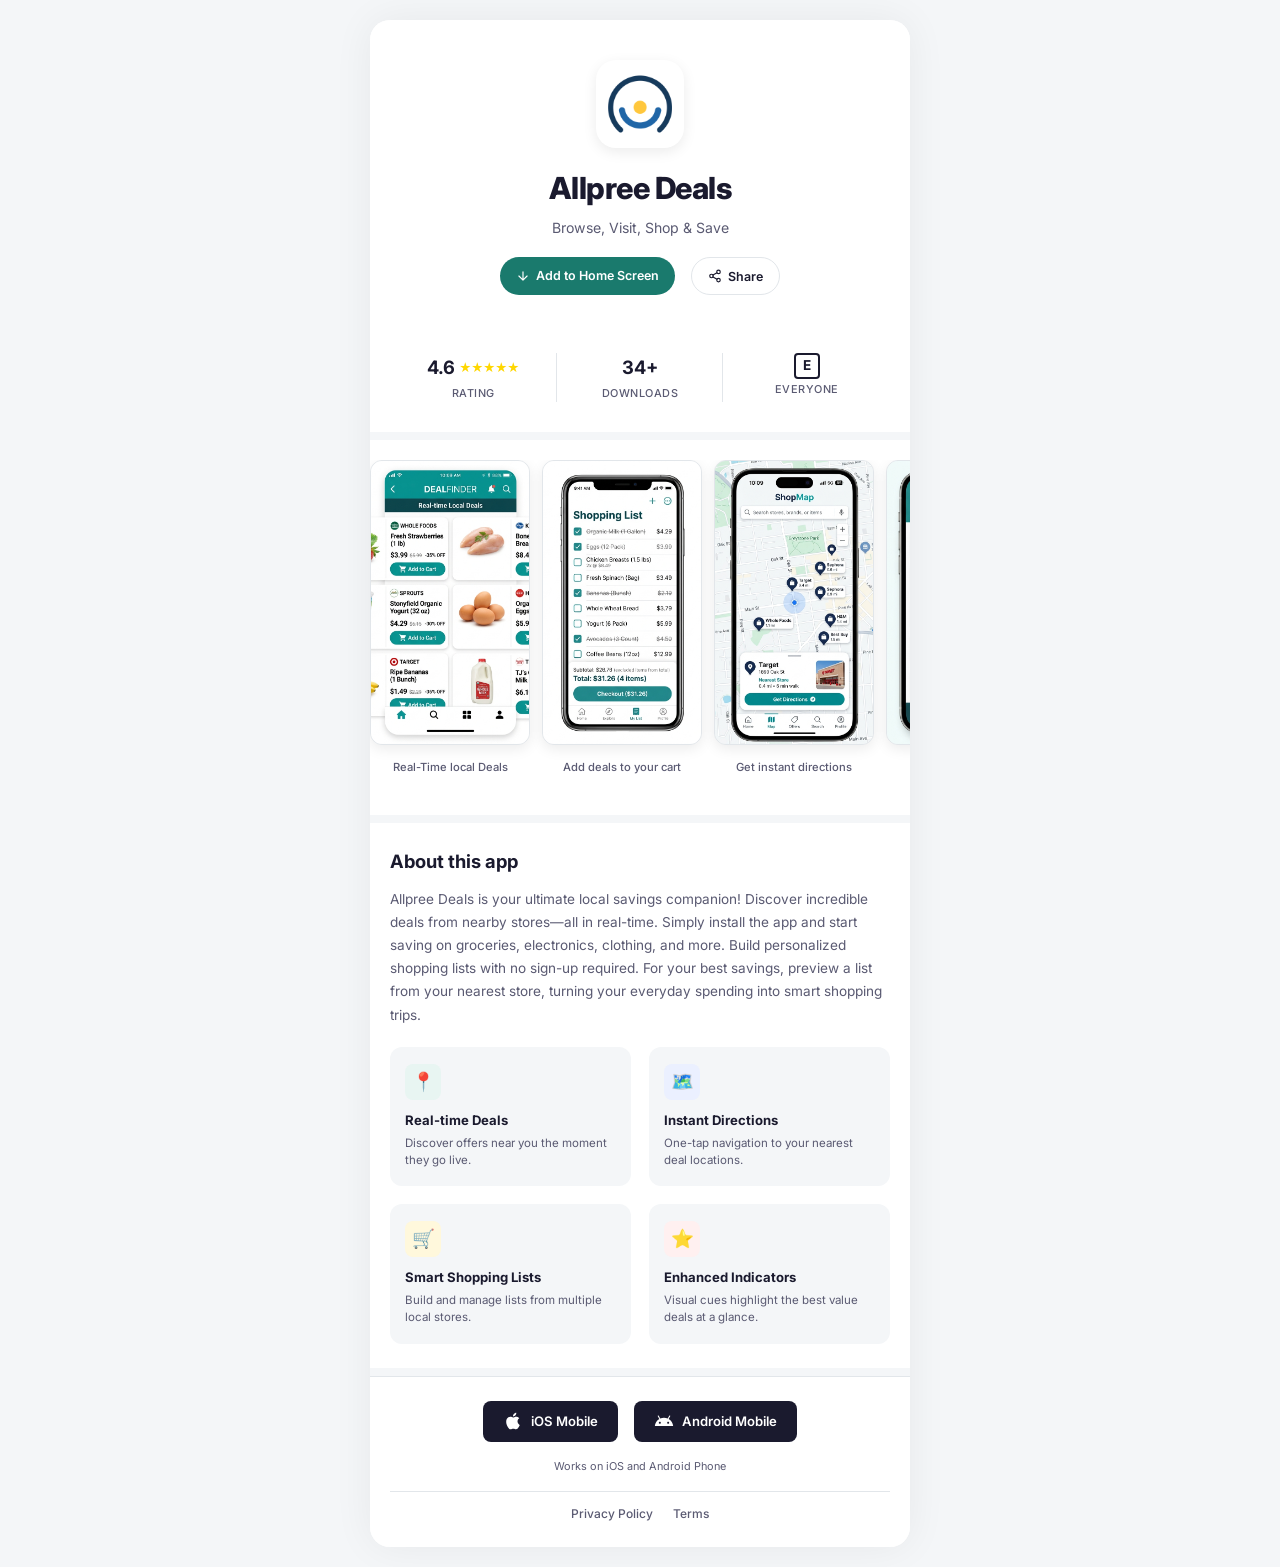
==== index.html @ 5e12b6f0 "Update index.html" ====
<!DOCTYPE html>
<html lang="en">
<head>
  <meta charset="UTF-8" />
  <meta name="viewport" content="width=device-width, initial-scale=1.0"/>
  <meta name="description" content="Allpree Deals — Your ultimate local savings companion. Browse real-time deals, visit stores, shop smart and save big."/>
  <title>Allpree Deals — Browse, Visit, Shop & Save</title>
  <link rel="manifest" href="/manifest.json"/>
  <link rel="icon" href="favicon.ico"/>
  <link href="https://fonts.googleapis.com/css2?family=Inter:wght@400;500;600;700;800&display=swap" rel="stylesheet"/>
  <style>
    /* ===== DESIGN TOKENS ===== */
    :root {
      --primary: #FFD700;
      --primary-dark: #E6C200;
      --bg: #F4F6F8;
      --text: #1A1A2E;
      --text-secondary: #5A5A72;
      --card-bg: #FFFFFF;
      --border: #E2E6EA;
      --accent-teal: #1A7A6D;
      --accent-teal-light: #E8F5F2;
      --accent-blue: #2A52BE;
      --shadow-sm: 0 1px 3px rgba(0,0,0,0.06);
      --shadow-md: 0 4px 14px rgba(0,0,0,0.08);
      --shadow-lg: 0 8px 30px rgba(0,0,0,0.12);
      --radius-sm: 8px;
      --radius-md: 12px;
      --radius-lg: 20px;
      --radius-pill: 50px;
    }

    /* ===== RESET & BASE ===== */
    *, *::before, *::after {
      margin: 0;
      padding: 0;
      box-sizing: border-box;
    }

    html {
      scroll-behavior: smooth;
      -webkit-text-size-adjust: 100%;
    }

    body {
      font-family: 'Inter', -apple-system, BlinkMacSystemFont, 'Segoe UI', sans-serif;
      background-color: var(--bg);
      color: var(--text);
      line-height: 1.6;
      -webkit-font-smoothing: antialiased;
      -moz-osx-font-smoothing: grayscale;
    }

    img { display: block; max-width: 100%; }
    button { cursor: pointer; border: none; font-family: inherit; }
    a { text-decoration: none; color: inherit; }

    /* ===== LAYOUT ===== */
    .page-wrapper {
      max-width: 480px;
      margin: 0 auto;
      background: var(--card-bg);
      min-height: 100vh;
      box-shadow: 0 0 40px rgba(0,0,0,0.06);
    }

    /* ===== HEADER / HERO ===== */
    .hero {
      padding: 32px 20px 24px;
      text-align: center;
      background: var(--card-bg);
    }

    .hero-icon {
      width: 88px;
      height: 88px;
      margin: 0 auto 16px;
      border-radius: var(--radius-lg);
      overflow: hidden;
      box-shadow: var(--shadow-md);
    }

    .hero-icon img {
      width: 100%;
      height: 100%;
      object-fit: cover;
    }

    .hero h1 {
      font-size: 1.65rem;
      font-weight: 800;
      letter-spacing: -0.5px;
      color: var(--text);
      margin-bottom: 4px;
    }

    .hero .tagline {
      font-size: 0.88rem;
      color: var(--text-secondary);
      font-weight: 400;
      margin-bottom: 18px;
    }

    /* ===== ACTION BUTTONS ROW ===== */
    .action-buttons {
      display: flex;
      justify-content: center;
      gap: 8px;
      margin-bottom: 20px;
      flex-wrap: wrap;
      padding: 0 4px;
    }

    .btn {
      display: inline-flex;
      align-items: center;
      gap: 6px;
      padding: 9px 16px;
      border-radius: var(--radius-pill);
      font-size: 0.78rem;
      font-weight: 600;
      transition: all 0.25s ease;
      white-space: nowrap;
    }

    .btn-primary {
      background: var(--accent-teal);
      color: #fff;
    }
    .btn-primary:hover {
      background: #15665B;
      transform: translateY(-1px);
      box-shadow: var(--shadow-md);
    }

    .btn-outline {
      background: transparent;
      color: var(--text);
      border: 1.5px solid var(--border);
    }
    .btn-outline:hover {
      border-color: var(--accent-teal);
      color: var(--accent-teal);
      transform: translateY(-1px);
    }

    .btn svg {
      width: 14px;
      height: 14px;
      flex-shrink: 0;
    }

    /* ===== STATS ROW ===== */
    .stats-row {
      display: flex;
      justify-content: center;
      align-items: stretch;
      gap: 0;
      padding: 0 20px 20px;
    }

    .stat-item {
      flex: 1;
      text-align: center;
      padding: 10px 8px;
      position: relative;
    }

    .stat-item:not(:last-child)::after {
      content: '';
      position: absolute;
      right: 0;
      top: 15%;
      height: 70%;
      width: 1px;
      background: var(--border);
    }

    .stat-value {
      font-size: 1.15rem;
      font-weight: 700;
      color: var(--text);
      display: flex;
      align-items: center;
      justify-content: center;
      gap: 4px;
    }

    .stat-value .stars {
      color: var(--primary);
      font-size: 0.75rem;
      letter-spacing: -1px;
    }

    .stat-label {
      font-size: 0.68rem;
      color: var(--text-secondary);
      margin-top: 2px;
      text-transform: uppercase;
      letter-spacing: 0.5px;
      font-weight: 500;
    }

    .rating-badge {
      display: inline-flex;
      align-items: center;
      justify-content: center;
      width: 26px;
      height: 26px;
      border: 2px solid var(--text);
      border-radius: 4px;
      font-size: 0.85rem;
      font-weight: 700;
    }

    /* ===== DIVIDER ===== */
    .divider {
      height: 8px;
      background: var(--bg);
    }

    /* ===== SCREENSHOTS SECTION ===== */
    .screenshots-section {
      padding: 20px 0;
      background: var(--card-bg);
    }

    .screenshots-scroll {
      display: flex;
      gap: 12px;
      overflow-x: auto;
      padding: 0 20px 16px;
      scroll-snap-type: x mandatory;
      -webkit-overflow-scrolling: touch;
      scrollbar-width: none;
    }

    .screenshots-scroll::-webkit-scrollbar {
      display: none;
    }

    .screenshot-card {
      flex-shrink: 0;
      width: 140px;
      scroll-snap-align: start;
      text-align: center;
    }

    .screenshot-frame {
      width: 140px;
      height: 250px;
      border-radius: var(--radius-md);
      overflow: hidden;
      box-shadow: var(--shadow-md);
      border: 1px solid var(--border);
      margin-bottom: 8px;
      background: var(--bg);
    }

    .screenshot-frame img {
      width: 100%;
      height: 100%;
      object-fit: cover;
    }

    .screenshot-label {
      font-size: 0.7rem;
      color: var(--text-secondary);
      font-weight: 500;
      line-height: 1.3;
      padding: 0 4px;
    }

    /* ===== ABOUT SECTION ===== */
    .about-section {
      padding: 24px 20px;
      background: var(--card-bg);
    }

    .section-title {
      font-size: 1.15rem;
      font-weight: 700;
      margin-bottom: 12px;
      color: var(--text);
    }

    .about-text {
      font-size: 0.85rem;
      color: var(--text-secondary);
      line-height: 1.7;
      margin-bottom: 20px;
    }

    /* ===== FEATURE CARDS ===== */
    .features-grid {
      display: grid;
      grid-template-columns: 1fr 1fr;
      gap: 12px;
    }

    .feature-card {
      background: var(--bg);
      border-radius: var(--radius-md);
      padding: 16px 14px;
      transition: all 0.25s ease;
      border: 1px solid transparent;
    }

    .feature-card:hover {
      border-color: var(--accent-teal);
      transform: translateY(-2px);
      box-shadow: var(--shadow-md);
    }

    .feature-icon {
      width: 36px;
      height: 36px;
      border-radius: var(--radius-sm);
      display: flex;
      align-items: center;
      justify-content: center;
      font-size: 1.15rem;
      margin-bottom: 10px;
    }

    .feature-icon.teal { background: var(--accent-teal-light); }
    .feature-icon.gold { background: #FFF8DC; }
    .feature-icon.blue { background: #EBF0FF; }
    .feature-icon.rose { background: #FFF0F0; }

    .feature-card h3 {
      font-size: 0.82rem;
      font-weight: 700;
      margin-bottom: 4px;
      color: var(--text);
    }

    .feature-card p {
      font-size: 0.72rem;
      color: var(--text-secondary);
      line-height: 1.5;
    }

    /* ===== PLATFORM FOOTER ===== */
    .platform-footer {
      padding: 24px 20px;
      background: var(--card-bg);
      border-top: 1px solid var(--border);
    }

    .platform-badges {
      display: flex;
      justify-content: center;
      gap: 16px;
      margin-bottom: 16px;
    }

    .platform-badge {
      display: inline-flex;
      align-items: center;
      gap: 8px;
      padding: 10px 20px;
      background: var(--text);
      color: #fff;
      border-radius: var(--radius-sm);
      font-size: 0.82rem;
      font-weight: 600;
      transition: all 0.25s ease;
    }

    .platform-badge:hover {
      transform: translateY(-2px);
      box-shadow: var(--shadow-lg);
    }

    .platform-badge svg {
      width: 20px;
      height: 20px;
    }

    .platform-subtitle {
      text-align: center;
      font-size: 0.68rem;
      color: var(--text-secondary);
      margin-bottom: 16px;
    }

    .footer-links {
      display: flex;
      justify-content: center;
      gap: 20px;
      padding-top: 12px;
      border-top: 1px solid var(--border);
    }

    .footer-links a {
      font-size: 0.75rem;
      color: var(--text-secondary);
      font-weight: 500;
      transition: color 0.2s;
    }

    .footer-links a:hover {
      color: var(--accent-teal);
    }

    /* ===== ANIMATIONS ===== */
    @keyframes fadeInUp {
      from { opacity: 0; transform: translateY(16px); }
      to   { opacity: 1; transform: translateY(0); }
    }

    .hero        { animation: fadeInUp 0.5s ease both; }
    .stats-row   { animation: fadeInUp 0.5s ease 0.1s both; }
    .screenshots-section { animation: fadeInUp 0.5s ease 0.2s both; }
    .about-section       { animation: fadeInUp 0.5s ease 0.3s both; }
    .platform-footer     { animation: fadeInUp 0.5s ease 0.4s both; }

    /* ===== RESPONSIVE: TABLET+ ===== */
    @media (min-width: 481px) {
      .page-wrapper {
        margin-top: 20px;
        margin-bottom: 20px;
        border-radius: var(--radius-lg);
        overflow: hidden;
      }

      .hero { padding: 40px 32px 28px; }
      .hero h1 { font-size: 1.9rem; }
      .screenshot-card { width: 160px; }
      .screenshot-frame { width: 160px; height: 285px; }
      .features-grid { gap: 16px; }
    }

    @media (min-width: 768px) {
      .page-wrapper { max-width: 540px; }
      .features-grid { grid-template-columns: 1fr 1fr; gap: 18px; }
    }
 #a2hs-popup {
      display: none;
      position: fixed;
      bottom: 80px;
      left: 0;
      right: 0;
      background: #fff;
      box-shadow: 0 -2px 10px rgba(0, 0, 0, 0.2);
      padding: 16px;
      z-index: 99999;
      font-family: sans-serif;
    }
    #a2hs-popup .content {
      display: flex;
      align-items: center;
      justify-content: space-between;
    }
    #a2hs-install-btn {
      background: #0071ce;
      color: #fff;
      border: none;
      padding: 10px 16px;
      border-radius: 4px;
      cursor: pointer;
    }
    #a2hs-close {
      margin-left: 10px;
      font-size: 20px;
      background: none;
      border: none;
      cursor: pointer;
    }
  </style>
<script>
    if ("serviceWorker" in navigator) {
        navigator.serviceWorker.register("/sw.js")
            .then(() => console.log("Service Worker Registered"))
            .catch((error) => console.log("Service Worker Registration Failed", error));
    }
</script>
</head>
<body>

  <div class="page-wrapper">

    <!-- ===== HERO ===== -->
    <header class="hero" id="hero-header">
      <div class="hero-icon">
        <img src="img/AllPreepwaapp.png" alt="Allpree logo" width="88" height="88"/>
      </div>
      <h1>Allpree Deals</h1>
      <p class="tagline">Browse, Visit, Shop &amp; Save</p>

      <div class="action-buttons" id="action-buttons">
      <a href="#" id="trigger-a2hs" class="btn btn-primary"> <svg viewBox="0 0 24 24" fill="none" stroke="currentColor" stroke-width="2" stroke-linecap="round" stroke-linejoin="round"><path d="M12 5v14M5 12l7 7 7-7"/></svg> Add to Home Screen</a>
       <button class="" id="install-btn" aria-label="Add to Home Screen">
         
        </button>
		  <button class="btn btn-outline" id="share-btn" aria-label="Share">
          <svg viewBox="0 0 24 24" fill="none" stroke="currentColor" stroke-width="2" stroke-linecap="round" stroke-linejoin="round"><circle cx="18" cy="5" r="3"/><circle cx="6" cy="12" r="3"/><circle cx="18" cy="19" r="3"/><line x1="8.59" y1="13.51" x2="15.42" y2="17.49"/><line x1="15.41" y1="6.51" x2="8.59" y2="10.49"/></svg>
          Share
        </button>
      </div>
    </header>

    <!-- ===== STATS ROW ===== -->
    <div class="stats-row" id="stats-row">
      <div class="stat-item">
        <div class="stat-value">
          4.6
          <span class="stars">★★★★★</span>
        </div>
        <div class="stat-label">Rating</div>
      </div>
      <div class="stat-item">
        <div class="stat-value">34+</div>
        <div class="stat-label">Downloads</div>
      </div>
      <div class="stat-item">
        <div class="stat-value">
          <span class="rating-badge">E</span>
        </div>
        <div class="stat-label">Everyone</div>
      </div>
    </div>

    <div class="divider"></div>

    <!-- ===== SCREENSHOTS ===== -->
    <section class="screenshots-section" id="screenshots">
      <div class="screenshots-scroll">
        <div class="screenshot-card">
          <div class="screenshot-frame">
            <img src="img/screenshot-deals.png" alt="Real-Time local Deals screen" loading="lazy"/>
          </div>
          <span class="screenshot-label">Real-Time local Deals</span>
        </div>
        <div class="screenshot-card">
          <div class="screenshot-frame">
            <img src="img/screenshot-cart.png" alt="Add deals to your cart screen" loading="lazy"/>
          </div>
          <span class="screenshot-label">Add deals to your cart</span>
        </div>
        <div class="screenshot-card">
          <div class="screenshot-frame">
            <img src="img/screenshot-map.png" alt="Get instant directions screen" loading="lazy"/>
          </div>
          <span class="screenshot-label">Get instant directions</span>
        </div>
        <div class="screenshot-card">
          <div class="screenshot-frame">
            <img src="img/screenshot-stores.png" alt="Share to Visit screen" loading="lazy"/>
          </div>
          <span class="screenshot-label">Share to Visit</span>
        </div>
      </div>
    </section>

    <div class="divider"></div>

    <!-- ===== ABOUT THIS APP ===== -->
    <section class="about-section" id="about">
      <h2 class="section-title">About this app</h2>
      <p class="about-text">
        Allpree Deals is your ultimate local savings companion! Discover incredible deals from nearby stores&mdash;all in real-time. Simply install the app and start saving on groceries, electronics, clothing, and more. Build personalized shopping lists with no sign-up required. For your best savings, preview a list from your nearest store, turning your everyday spending into smart shopping trips.
      </p>

      <div class="features-grid">
        <div class="feature-card">
          <div class="feature-icon teal">📍</div>
          <h3>Real-time Deals</h3>
          <p>Discover offers near you the moment they go live.</p>
        </div>
        <div class="feature-card">
          <div class="feature-icon blue">🗺️</div>
          <h3>Instant Directions</h3>
          <p>One-tap navigation to your nearest deal locations.</p>
        </div>
        <div class="feature-card">
          <div class="feature-icon gold">🛒</div>
          <h3>Smart Shopping Lists</h3>
          <p>Build and manage lists from multiple local stores.</p>
        </div>
        <div class="feature-card">
          <div class="feature-icon rose">⭐</div>
          <h3>Enhanced Indicators</h3>
          <p>Visual cues highlight the best value deals at a glance.</p>
        </div>
      </div>
    </section>


<div id="a2hs-popup" style="display: none;
      position: fixed;
      bottom: 80px;
      left: 20px;
      right: 20px;
      background: #fff;
      box-shadow: 0 -2px 10px rgba(0, 0, 0, 0.2);
      padding: 16px;
      z-index: 99999;
      font-family: sans-serif;
">
  <div class="section" style="display: flex; align-items: center; margin-bottom: 16px;">
    <div class="emoji2" style="font-size: 2rem; margin-right: 0px;">
  <img src="https://www.allpree.com/img/AllPreepwaapp.png" alt="AllPree App Icon" style="height: 88px; width: 88px; border-radius: 10px;" />
</div>
    <div class="content2">
      
	 <img src="https://www.allpree.com/img/AllPreeLocalDeals.png" alt="AllPree App Icon" style="height: 45px; width: 168px; border-radius: 0px;" />    
	    
    </div>
  </div>
   Get full access to all local deals, exclusive offers, and shopping tools, no account needed. To log in, you'll need to create an account. <br><br>
  <div id="a2hs-message" style="margin-bottom: 16px;">
    <!-- This will be filled dynamically for Android or iOS -->
  </div>
  <div style="display: flex; justify-content: flex-end;">
    <button id="a2hs-install-btn" style="margin-right: 10px;">Install</button>
   <!-- <button id="a2hs-close">×</button> -->
  </div>
</div>
    

    <div class="divider"></div>

    <!-- ===== PLATFORM FOOTER ===== -->
    <footer class="platform-footer" id="platform-footer">
      <div class="platform-badges">
        <a href="#" class="platform-badge" id="ios-badge" aria-label="Get on iOS">
          <svg viewBox="0 0 24 24" fill="currentColor"><path d="M18.71 19.5c-.83 1.24-1.71 2.45-3.05 2.47-1.34.03-1.77-.79-3.29-.79-1.53 0-2 .77-3.27.82-1.31.05-2.3-1.32-3.14-2.53C4.25 17 2.94 12.45 4.7 9.39c.87-1.52 2.43-2.48 4.12-2.51 1.28-.02 2.5.87 3.29.87.78 0 2.26-1.07 3.8-.91.65.03 2.47.26 3.64 1.98-.09.06-2.17 1.28-2.15 3.81.03 3.02 2.65 4.03 2.68 4.04-.03.07-.42 1.44-1.38 2.83M13 3.5c.73-.83 1.94-1.46 2.94-1.5.13 1.17-.34 2.35-1.04 3.19-.69.85-1.83 1.51-2.95 1.42-.15-1.15.41-2.35 1.05-3.11z"/></svg>
          iOS Mobile
        </a>
        <a href="#" class="platform-badge" id="android-badge" aria-label="Get on Android">
          <svg viewBox="0 0 24 24" fill="currentColor"><path d="M17.6 9.48l1.84-3.18c.16-.31.04-.69-.27-.85-.29-.15-.65-.06-.83.22l-1.88 3.24c-2.86-1.21-6.08-1.21-8.94 0L5.65 5.67c-.19-.29-.51-.38-.83-.22-.31.16-.43.54-.27.85L6.4 9.48C3.3 11.25 1.28 14.44 1 18h22c-.28-3.56-2.3-6.75-5.4-8.52zM7 15.25c-.69 0-1.25-.56-1.25-1.25s.56-1.25 1.25-1.25 1.25.56 1.25 1.25-.56 1.25-1.25 1.25zm10 0c-.69 0-1.25-.56-1.25-1.25s.56-1.25 1.25-1.25 1.25.56 1.25 1.25-.56 1.25-1.25 1.25z"/></svg>
          Android Mobile
        </a>
      </div>
      <p class="platform-subtitle">Works on iOS and Android Phone</p>
      <div class="footer-links">
        <a href="#">Privacy Policy</a>
        <a href="#">Terms</a>
      </div>
    </footer>

  </div><!-- /.page-wrapper -->

  <script>
    // Share API
    document.getElementById('share-btn').addEventListener('click', async () => {
      if (navigator.share) {
        try {
          await navigator.share({
            title: 'Allpree Deals',
            text: 'Browse, Visit, Shop & Save — discover real-time local deals!',
            url: window.location.href
          });
        } catch (err) {
          console.log('Share cancelled:', err);
        }
      } else {
        // Fallback: copy link
        try {
          await navigator.clipboard.writeText(window.location.href);
          alert('Link copied to clipboard!');
        } catch {
          alert('Share is not supported in this browser.');
        }
      }
    });
  </script>

   <script>
  let deferredPrompt;

  const IOS_STORAGE_KEY = 'iosPwaLastSeen';
  const IOS_DAYS_LIMIT = 30;

  function isIos() {
    return /iphone|ipad|ipod/.test(window.navigator.userAgent.toLowerCase());
  }

  function isInStandaloneMode() {
    return ('standalone' in window.navigator) && window.navigator.standalone;
  }

  function daysSince(dateString) {
    const previous = new Date(dateString);
    const now = new Date();
    const diffTime = now - previous;
    return diffTime / (1000 * 60 * 60 * 24);
  }

  function showPopup() {
    if (!localStorage.getItem('a2hsShown')) {
      document.getElementById('a2hs-popup').style.display = 'block';
    }
  }

  // Android: Capture A2HS event
  window.addEventListener('beforeinstallprompt', (e) => {
    e.preventDefault();
    deferredPrompt = e;

   
      document.getElementById('a2hs-message').innerHTML = `
       <strong>Install This App, It's Free <br>-- No Play Store <br>-- No Downloads</strong><br><br>
        Add to your home screen for fast, instant access!
      `;
      document.getElementById('a2hs-install-btn').style.display = 'inline-block';
      
   
  });

  // iOS: Show custom message if not in standalone and not seen in 30 days
  window.addEventListener('load', () => {
    if (isIos()) {
      if (isInStandaloneMode()) {
        // User opened the app in standalone — update timestamp
        localStorage.setItem(IOS_STORAGE_KEY, new Date().toISOString());
      } else {
        const lastSeen = localStorage.getItem(IOS_STORAGE_KEY);
        const shouldShowPrompt = !lastSeen || daysSince(lastSeen) >= IOS_DAYS_LIMIT;

        if (shouldShowPrompt) {
          
            document.getElementById('a2hs-message').innerHTML = `
              <strong>Install This App, It's Free <br>-- No App Store <br>-- No Downloads</strong><br><br>
              Add to your home screen for fast, instant access!
              <br><br>
              Tap the <span style="font-weight: bold;">Share</span> icon
              <span style="font-size: 1.2rem;">📤</span> and then select <strong>"Add to Home Screen"</strong>.
            `;
            document.getElementById('a2hs-install-btn').style.display = 'none';
           
          
        }
      }
    }
  });

  // Android install button
  document.getElementById('a2hs-install-btn').addEventListener('click', async () => {
    if (deferredPrompt) {
      deferredPrompt.prompt();
      const result = await deferredPrompt.userChoice;
      console.log('User response:', result.outcome);
      document.getElementById('a2hs-popup').style.display = 'none';
      localStorage.setItem('a2hsShown', 'true');
      deferredPrompt = null;
    }
  });

  // Close button
/*  document.getElementById('a2hs-close').addEventListener('click', () => {
    document.getElementById('a2hs-popup').style.display = 'none';
    localStorage.setItem('a2hsShown', 'false'); // So it can show again next time
  }); */ 

  // Android: If installed
  window.addEventListener('appinstalled', () => {
    console.log('App was installed');
    document.getElementById('a2hs-popup').style.display = 'none';
    localStorage.setItem('a2hsShown', 'true');
  });
	document.getElementById('trigger-a2hs').addEventListener('click', () => {
  showPopup();
});
</script>    


<!--
<script>
  // Reusable install mode checker
  function isInStandaloneMode() {
    const displayMode = window.matchMedia('(display-mode: standalone)').matches;
    const navigatorStandalone = window.navigator.standalone === true;

    return displayMode || navigatorStandalone;
  }

  function closeSplashPage() {
    // Hide current instructions
    document.getElementById('android-instructions').style.display = 'none';
    document.getElementById('ios-instructions').style.display = 'none';
    document.getElementById('desktop-warning').style.display = 'none';

    // Always show additional instructions, allow repeat views
    document.getElementById("additional-instructions").style.display = "block";
  }

  function showFinalInstructions() {
    // Hide the additional instructions and show the final instructions
    document.getElementById('additional-instructions').style.display = 'none';
    document.getElementById('final-instructions').style.display = 'block';
  }

  function finishSetup() {
    const isAndroid = /android/i.test(navigator.userAgent);
    const isIOS = /iPhone|iPad|iPod/i.test(navigator.userAgent);

    if (isInStandaloneMode()) {
      // Already in PWA mode, show message only
      alert("You're already in the app (PWA mode).");
    } else {
      if (isAndroid) {
        alert("This app is already installed. Tap 'Ok' to continue.");
        // Open in a new tab
        window.open("/splashpage", "_blank");
      } else if (isIOS) {
        alert("Please open this from the app icon on your home screen to continue.");
      } else {
        alert("This feature is only available in the installed app (PWA). Please visit using your mobile device.");
      }
    }
  }

  // Detect device and show relevant instructions
  function detectDevice() {
    const ua = navigator.userAgent;

    const isAndroid = /android/i.test(ua);
    const isIOS = /iPhone|iPad|iPod/i.test(ua);

    if (isAndroid) {
      document.getElementById('android-instructions').style.display = 'block';
      const androidOS = document.getElementById('android-os');
      if (androidOS) androidOS.style.display = 'block';
    } else if (isIOS) {
      document.getElementById('ios-instructions').style.display = 'block';
      const iosOS = document.getElementById('ios-os');
      if (iosOS) iosOS.style.display = 'block';
    } else {
      document.getElementById('desktop-warning').style.display = 'block';
    }

    // Hide unused OS-specific <ol> if they exist
    const androidOS = document.getElementById('android-os');
    const iosOS = document.getElementById('ios-os');
    if (androidOS && !isAndroid) androidOS.style.display = 'none';
    if (iosOS && !isIOS) iosOS.style.display = 'none';
  }

  window.onload = detectDevice;

  // New function to check and show install status
  function checkIfInstalled() {
    const isInstalled = isInStandaloneMode();
    const statusElement = document.getElementById('install-status');

    if (statusElement) {
      if (isInstalled) {
        statusElement.textContent = "✅ App is installed and running in PWA mode.";
        statusElement.style.color = "green";
      } else {
        statusElement.textContent = "❌ App is not installed. Please add it to your home screen.";
        statusElement.style.color = "red";
      }
    }
  }
	
</script>
	-->

	 <script>
    (function () {
      const urlParams = new URLSearchParams(window.location.search);
      const brand = urlParams.get('brand');

      if (brand) {
        localStorage.setItem('selectedTakeoverBrand', decodeURIComponent(brand));
        localStorage.removeItem('disableTakeover');

        // Cloak the URL by removing query params
        if (window.history.replaceState) {
          const newUrl = window.location.origin + window.location.pathname;
          window.history.replaceState({}, document.title, newUrl);
        }

        console.log('Takeover brand set to:', decodeURIComponent(brand));
      } else {
        console.warn('No brand specified in URL. Nothing was set.');
      }
    })();
  </script>

</body>
</html>
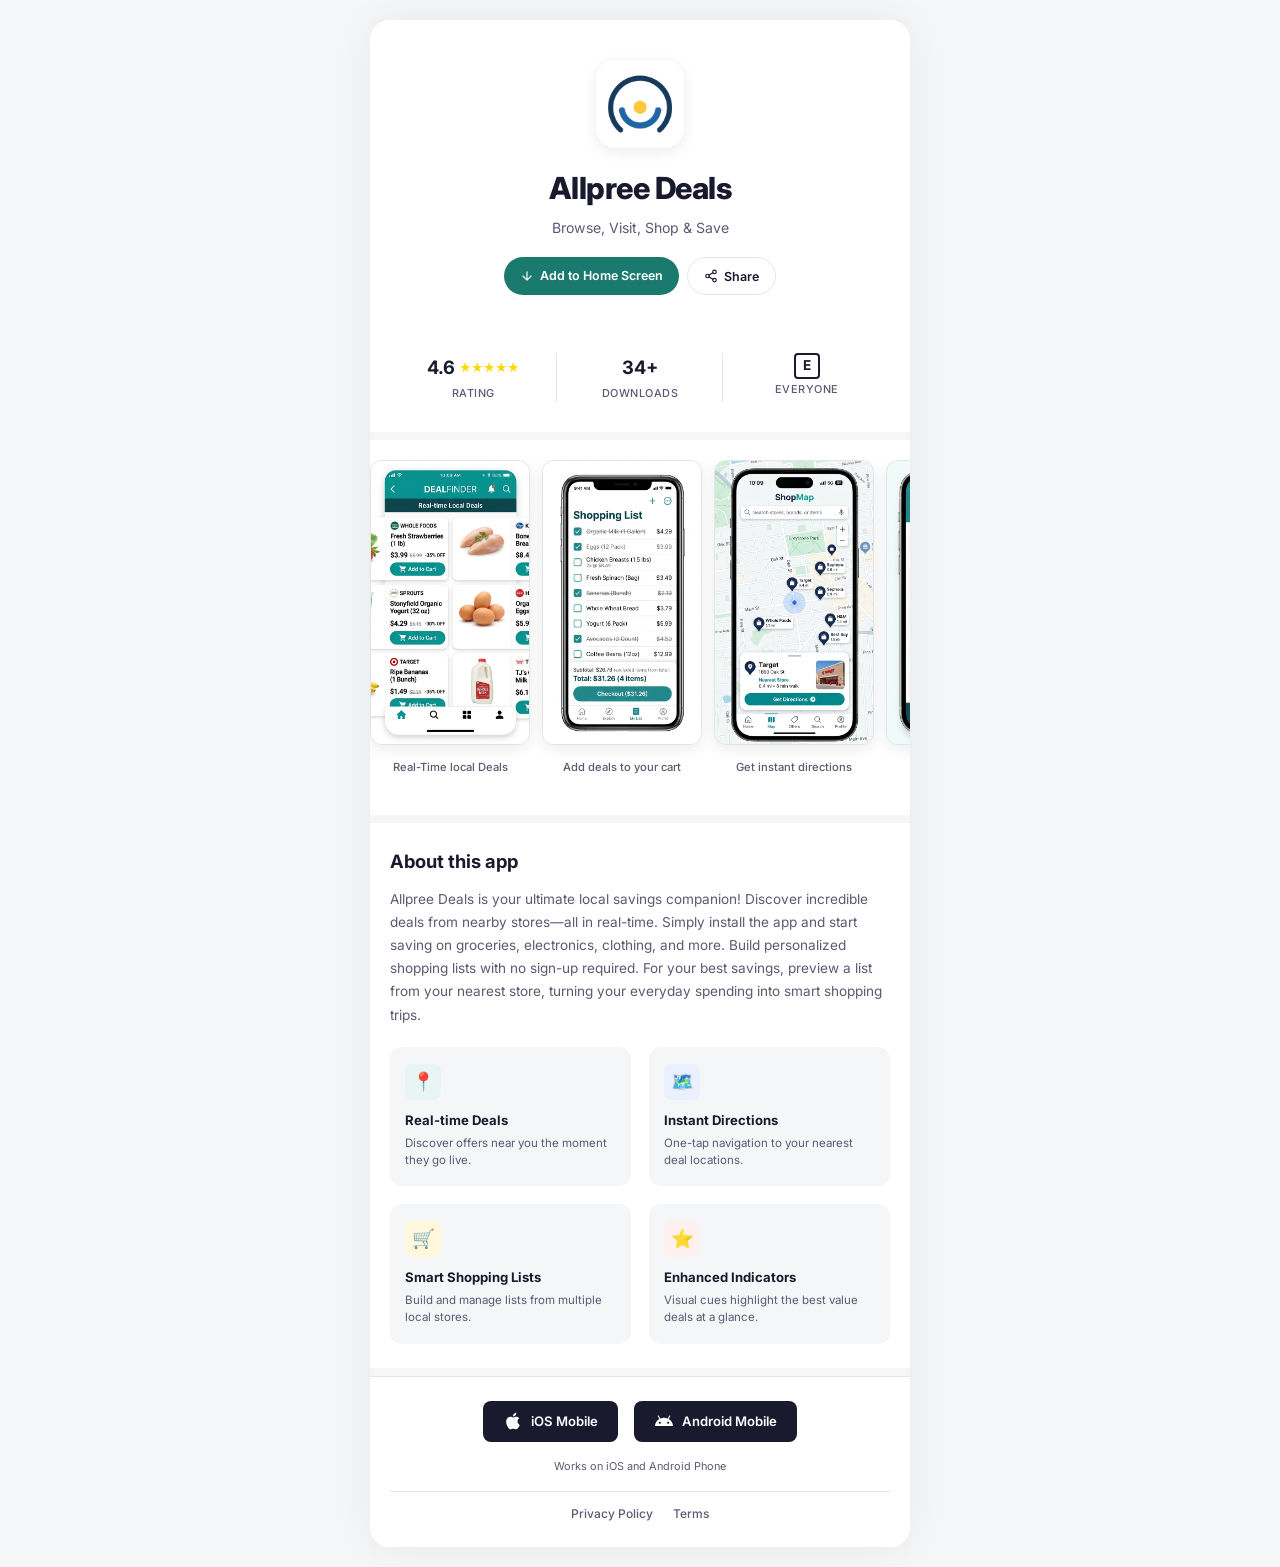
==== commit be59818d: "Update index.html" ====
--- a/index.html
+++ b/index.html
@@ -491,9 +491,7 @@
 
       <div class="action-buttons" id="action-buttons">
       <a href="#" id="trigger-a2hs" class="btn btn-primary"> <svg viewBox="0 0 24 24" fill="none" stroke="currentColor" stroke-width="2" stroke-linecap="round" stroke-linejoin="round"><path d="M12 5v14M5 12l7 7 7-7"/></svg> Add to Home Screen</a>
-       <button class="" id="install-btn" aria-label="Add to Home Screen">
-         
-        </button>
+       
 		  <button class="btn btn-outline" id="share-btn" aria-label="Share">
           <svg viewBox="0 0 24 24" fill="none" stroke="currentColor" stroke-width="2" stroke-linecap="round" stroke-linejoin="round"><circle cx="18" cy="5" r="3"/><circle cx="6" cy="12" r="3"/><circle cx="18" cy="19" r="3"/><line x1="8.59" y1="13.51" x2="15.42" y2="17.49"/><line x1="15.41" y1="6.51" x2="8.59" y2="10.49"/></svg>
           Share
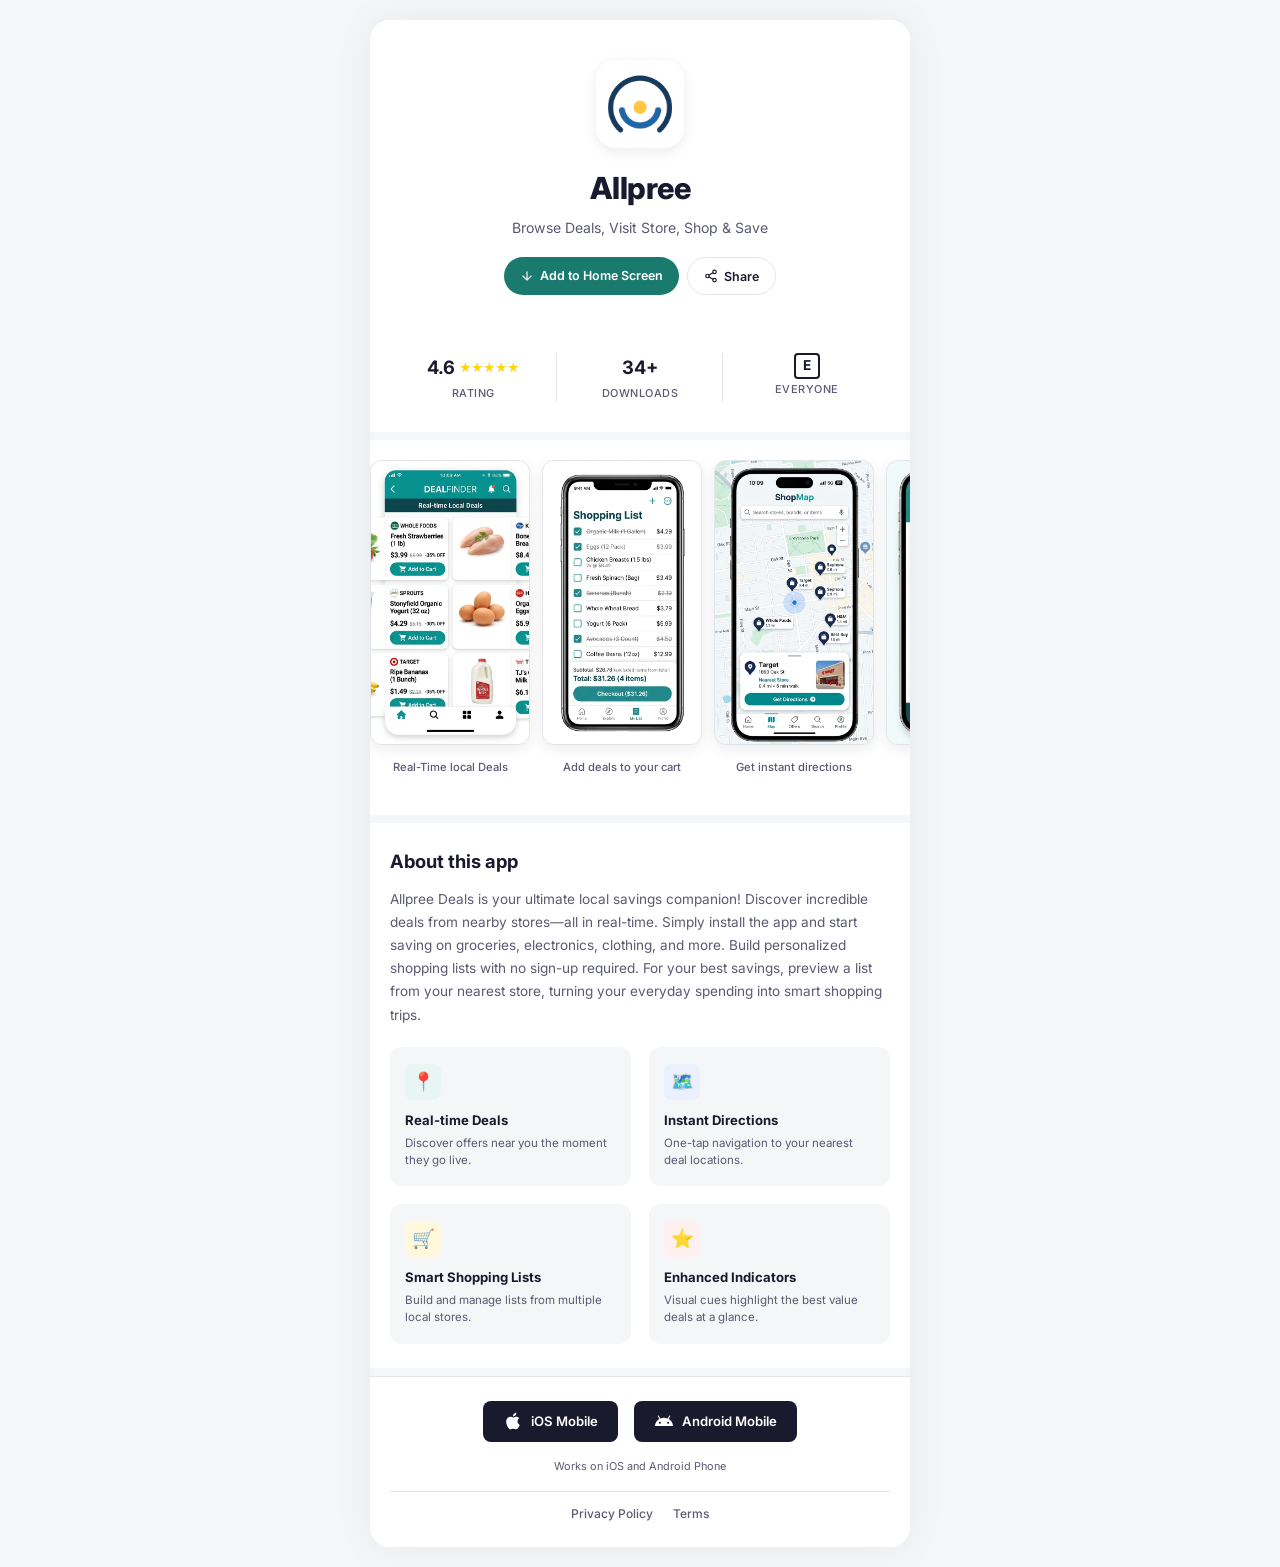
==== commit 5e7254ce: "Update index.html" ====
--- a/index.html
+++ b/index.html
@@ -4,9 +4,11 @@
   <meta charset="UTF-8" />
   <meta name="viewport" content="width=device-width, initial-scale=1.0"/>
   <meta name="description" content="Allpree Deals — Your ultimate local savings companion. Browse real-time deals, visit stores, shop smart and save big."/>
-  <title>Allpree Deals — Browse, Visit, Shop & Save</title>
-  <link rel="manifest" href="/manifest.json"/>
+  <title>Install Alpp — Local In-Store Deals </title>
+  <link rel="manifest" href="manifest.json"/>
   <link rel="icon" href="favicon.ico"/>
+  <link rel="apple-touch-icon" href="img/icon-192.png"/>
+  <meta name="theme-color" content="#163A5C">
   <link href="https://fonts.googleapis.com/css2?family=Inter:wght@400;500;600;700;800&display=swap" rel="stylesheet"/>
   <style>
     /* ===== DESIGN TOKENS ===== */
@@ -486,8 +488,8 @@
       <div class="hero-icon">
         <img src="img/AllPreepwaapp.png" alt="Allpree logo" width="88" height="88"/>
       </div>
-      <h1>Allpree Deals</h1>
-      <p class="tagline">Browse, Visit, Shop &amp; Save</p>
+      <h1>Allpree</h1>
+      <p class="tagline">Browse Deals, Visit Store, Shop &amp; Save</p>
 
       <div class="action-buttons" id="action-buttons">
       <a href="#" id="trigger-a2hs" class="btn btn-primary"> <svg viewBox="0 0 24 24" fill="none" stroke="currentColor" stroke-width="2" stroke-linecap="round" stroke-linejoin="round"><path d="M12 5v14M5 12l7 7 7-7"/></svg> Add to Home Screen</a>
@@ -613,7 +615,7 @@
   </div>
   <div style="display: flex; justify-content: flex-end;">
     <button id="a2hs-install-btn" style="margin-right: 10px;">Install</button>
-   <!-- <button id="a2hs-close">×</button> -->
+   <button id="a2hs-close">×</button> 
   </div>
 </div>
     
@@ -748,10 +750,10 @@
   });
 
   // Close button
-/*  document.getElementById('a2hs-close').addEventListener('click', () => {
+  document.getElementById('a2hs-close').addEventListener('click', () => {
     document.getElementById('a2hs-popup').style.display = 'none';
-    localStorage.setItem('a2hsShown', 'false'); // So it can show again next time
-  }); */ 
+  //  localStorage.setItem('a2hsShown', 'false'); // So it can show again next time
+  }); 
 
   // Android: If installed
   window.addEventListener('appinstalled', () => {
@@ -764,8 +766,8 @@
 });
 </script>    
 
-
 <!--
+
 <script>
   // Reusable install mode checker
   function isInStandaloneMode() {
@@ -856,8 +858,7 @@
   }
 	
 </script>
-	-->
-
+-->	
 	 <script>
     (function () {
       const urlParams = new URLSearchParams(window.location.search);
